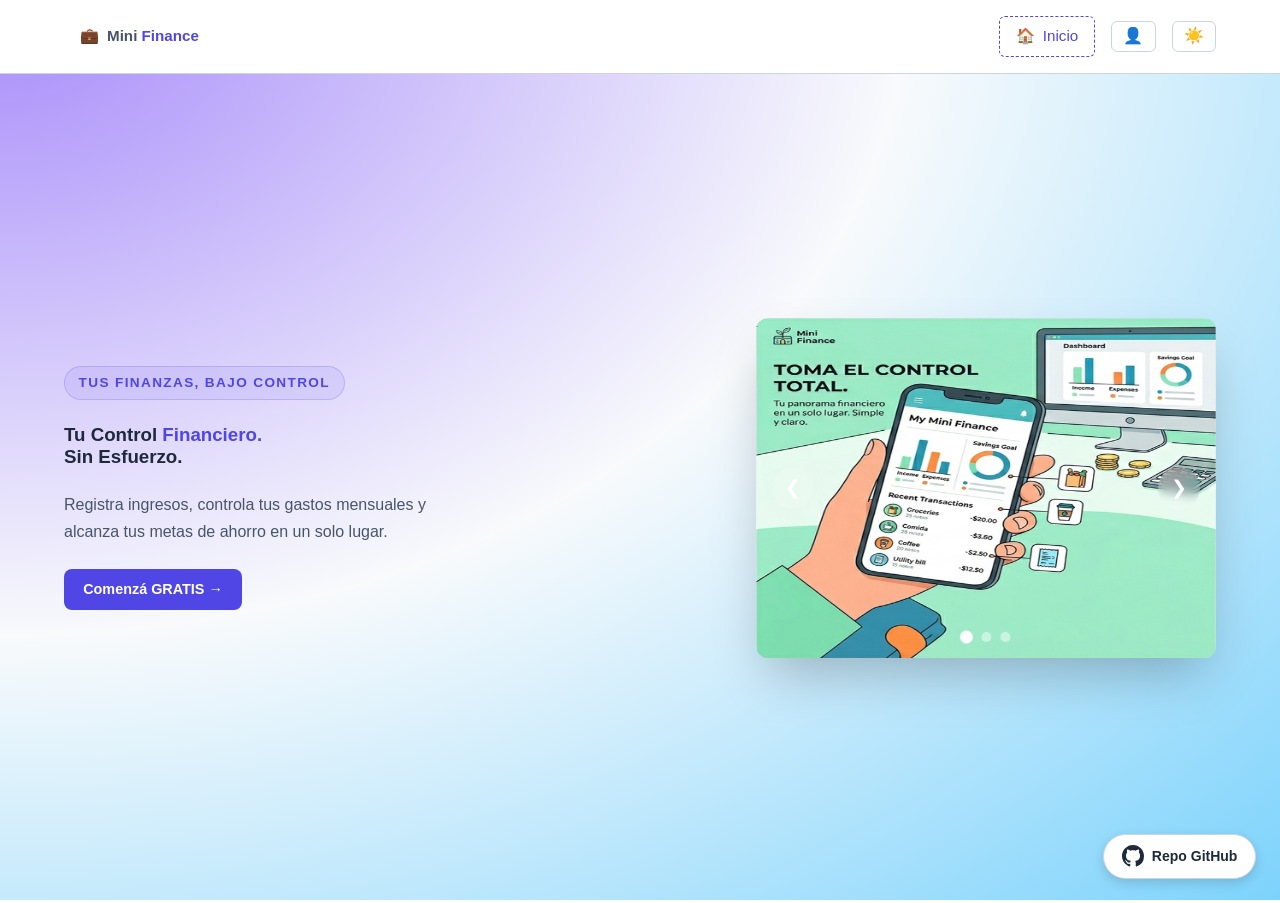
==== pages/dashboard.html @ b5fc269f "feat: redesign metric cards with trend badges and icons per des2.md" ====
<!DOCTYPE html>
<html lang="es">
<head>
    <meta charset="UTF-8">
    <meta name="viewport" content="width=device-width, initial-scale=1.0">
    <meta name="description" content="Mini Finance Dashboard - Track and manage your personal financial activities, income, and expenses.">
    <link rel="stylesheet" href="../assets/src/main.css">
    <title>Mini Finance - Dashboard</title>
</head>
<body data-page="dashboard">

    <header class="main-navbar">
        <div class="navbar-container">
            <a href="../index.html" class="logo" aria-label="Mini Finance - Volver al inicio">
                <span aria-hidden="true">💼</span>
                <strong>Mini <span class="accent-text">Finance</span></strong>
            </a>
            <nav aria-label="Navegación del panel">
                <ul class="nav-links">
                    <li><a href="../index.html" class="nav-link-home"><span aria-hidden="true">🏠</span>Inicio</a></li>
                    <li><a href="resumen.html" class="btn-secondary">Ver Resumen</a></li>
                    <li>
                        <button id="theme-toggle" class="btn-theme-toggle" aria-label="Cambiar tema">🌙</button>
                    </li>
                    <li>
                        <button id="logout-page-btn" class="btn-theme-toggle" style="color: var(--color-alert); border-color: var(--color-alert);" aria-label="Cerrar sesión">Salir</button>
                    </li>
                </ul>
            </nav>
        </div>
    </header>

    <main>
        <!-- Metricas: balance, ingresos, gastos -->
        <section class="metrics-grid">
            <article class="metric-card card-balance">
                <div class="card-content">
                    <h3>Balance Neto</h3>
                    <p id="balance-total" class="card-value">$0.00</p>
                    <span class="trend-badge" id="balance-trend">↑ +0.0%</span>
                </div>
                <span class="card-icon" aria-hidden="true">$</span>
            </article>
            <article class="metric-card card-income">
                <div class="card-content">
                    <h3>Ingresos</h3>
                    <p id="income-total" class="card-value">$0.00</p>
                    <span class="trend-badge" id="income-trend">↑ +0.0%</span>
                </div>
                <span class="card-icon" aria-hidden="true">↗</span>
            </article>
            <article class="metric-card card-expense">
                <div class="card-content">
                    <h3>Gastos</h3>
                    <p id="expense-total" class="card-value">$0.00</p>
                    <span class="trend-badge" id="expense-trend">↓ -0.0%</span>
                </div>
                <span class="card-icon" aria-hidden="true">↘</span>
            </article>
        </section>


        <div class="dashboard-grid">
            
            <!-- Formulario de nuevo movimiento -->
            <section class="section-card" aria-labelledby="form-title">
                <h2 id="form-title">Nuevo Movimiento</h2>
                <form id="finance-form" novalidate>
                    <div class="form-group">
                        <label for="amount">Monto ($):</label>
                        <input type="number" id="amount" required min="0.01" step="0.01" placeholder="Monto ($)" aria-required="true" aria-describedby="amount-error">
                        <span id="amount-error" class="error-message" role="status" aria-live="polite"></span>
                    </div>

                    <div class="form-group">
                        <fieldset class="type-fieldset">
                            <legend>Tipo:</legend>
                            <div class="type-options">
                                <label class="type-label type-income">
                                    <input type="radio" name="type" value="income" checked>
                                    Ingreso
                                </label>
                                <label class="type-label type-expense">
                                    <input type="radio" name="type" value="expense">
                                    Gasto
                                </label>
                            </div>
                        </fieldset>
                    </div>

                    <div class="form-group">
                        <label for="category">Categoría:</label>
                        <select id="category" required aria-required="true">
                            <optgroup label="Ingresos" class="optgroup-income">
                                <option value="salario">Salario</option>
                                <option value="ingreso-extra">Ingreso Extra</option>
                                <option value="otros-ingreso">Otros</option>
                            </optgroup>
                            <optgroup label="Gastos" class="optgroup-expense">
                                <option value="vivienda">Vivienda</option>
                                <option value="servicios">Servicios Básicos</option>
                                <option value="transporte">Transporte</option>
                                <option value="educacion">Educación</option>
                                <option value="alimentos">Alimentos</option>
                                <option value="delivery">Restaurant / Delivery</option>
                                <option value="indumentaria">Indumentaria / Personal</option>
                                <option value="otros-gasto">Otros</option>
                            </optgroup>
                        </select>
                    </div>

                    <p class="form-group" id="description-group" hidden>
                        <label for="description">Descripción:</label>
                        <input type="text" id="description" placeholder="Detalles..." aria-describedby="description-hint">
                        <span id="description-hint" class="error-message" role="status" aria-live="polite"></span>
                    </p>

                    <button type="submit" class="btn-primary btn-block">Registrar Transacción</button>
                </form>
            </section>

            <!-- Actividad reciente -->
            <section class="section-card recent-activity" aria-labelledby="activity-title">
                <header class="recent-activity-header">
                    <h2 id="activity-title">Actividad Reciente</h2>
                    <a href="resumen.html" class="recent-ver-todo" aria-label="Ver historial completo">
                        Ver todo
                        <svg xmlns="http://www.w3.org/2000/svg" width="14" height="14" viewBox="0 0 24 24" fill="none" stroke="currentColor" stroke-width="2.5" stroke-linecap="round" stroke-linejoin="round" aria-hidden="true"><polyline points="9 18 15 12 9 6"/></svg>
                    </a>
                </header>
                <div class="movements-list-wrapper" role="region" aria-label="Lista de movimientos recientes">
                    <ul id="recent-list" aria-live="polite"></ul>
                </div>
            </section>
        </div>

        <!-- Sección Mis Metas -->
        <section class="section-card dash-goals-section" aria-labelledby="dash-goals-title">
            <header class="dash-goals-header">
                <span class="dash-goals-icon" aria-hidden="true">
                    <svg xmlns="http://www.w3.org/2000/svg" width="22" height="22" viewBox="0 0 24 24" fill="none" stroke="currentColor" stroke-width="2" stroke-linecap="round" stroke-linejoin="round"><circle cx="12" cy="12" r="10"/><circle cx="12" cy="12" r="6"/><circle cx="12" cy="12" r="2"/></svg>
                </span>
                <div>
                    <h2 id="dash-goals-title">Mis Metas</h2>
                    <p class="dash-goals-subtitle">Gestioná y controlá tus objetivos financieros</p>
                </div>
            </header>

            <div class="dash-goals-body">

                <!-- Estadísticas: renderizadas por JS -->
                <div id="dash-goals-stats" class="dash-goals-stats" aria-label="Resumen de metas"></div>

                <!-- Acciones rápidas -->
                <nav class="dash-goals-actions" aria-label="Acciones de metas">
                    <a href="resumen.html" class="dash-goal-action-card" aria-label="Ver mis metas en resumen">
                        <span class="dash-goal-action-icon dash-goal-action-icon--purple" aria-hidden="true">
                            <svg xmlns="http://www.w3.org/2000/svg" width="24" height="24" viewBox="0 0 24 24" fill="none" stroke="currentColor" stroke-width="2" stroke-linecap="round" stroke-linejoin="round"><path d="M14 2H6a2 2 0 0 0-2 2v16a2 2 0 0 0 2 2h12a2 2 0 0 0 2-2V8z"/><polyline points="14 2 14 8 20 8"/><line x1="16" y1="13" x2="8" y2="13"/><line x1="16" y1="17" x2="8" y2="17"/><polyline points="10 9 9 9 8 9"/></svg>
                        </span>
                        <strong class="dash-goal-action-label">Ver Mis Metas</strong>
                        <span class="dash-goal-action-sub">Ir a resumen →</span>
                    </a>

                    <a href="resumen.html#nueva-meta" class="dash-goal-action-card" aria-label="Crear nueva meta">
                        <span class="dash-goal-action-icon dash-goal-action-icon--green" aria-hidden="true">
                            <svg xmlns="http://www.w3.org/2000/svg" width="24" height="24" viewBox="0 0 24 24" fill="none" stroke="currentColor" stroke-width="3" stroke-linecap="round" stroke-linejoin="round"><line x1="12" y1="5" x2="12" y2="19"/><line x1="5" y1="12" x2="19" y2="12"/></svg>
                        </span>
                        <strong class="dash-goal-action-label">Nueva Meta</strong>
                        <span class="dash-goal-action-sub">Crear objetivo →</span>
                    </a>

                    <a href="resumen.html#editar-meta" class="dash-goal-action-card" aria-label="Editar meta principal">
                        <span class="dash-goal-action-icon dash-goal-action-icon--red" aria-hidden="true">
                            <svg xmlns="http://www.w3.org/2000/svg" width="24" height="24" viewBox="0 0 24 24" fill="none" stroke="currentColor" stroke-width="2" stroke-linecap="round" stroke-linejoin="round"><circle cx="12" cy="12" r="10"/><circle cx="12" cy="12" r="6"/><circle cx="12" cy="12" r="2"/></svg>
                        </span>
                        <strong class="dash-goal-action-label">Editar Meta</strong>
                        <span class="dash-goal-action-sub">Ajustes rápidos →</span>
                    </a>
                </nav>
            </div>
        </section>
    </main>


    <script type="module" src="../assets/scripts/main.js" defer></script>
</body>
</html>
---- assets/src/main.css ----
@layer reset, variables, layout, components, pages, responsive;

@import url("base/reset.css") layer(reset);
@import url("base/variables.css") layer(variables);
@import url("layout/layout.css") layer(layout);
@import url("components/index.css") layer(components);
@import url("pages/index.css") layer(pages);
@import url("responsive.css") layer(responsive);

@keyframes pageFadeIn {
    from { opacity: 0; transform: translateY(8px); }
    to   { opacity: 1; transform: translateY(0); }
}

@keyframes pageFadeOut {
    from { opacity: 1; transform: translateY(0); }
    to   { opacity: 0; transform: translateY(-8px); }
}

body {
    animation: pageFadeIn 0.35s ease forwards;
}

body.page-leaving {
    animation: pageFadeOut 0.25s ease forwards;
    pointer-events: none;
}
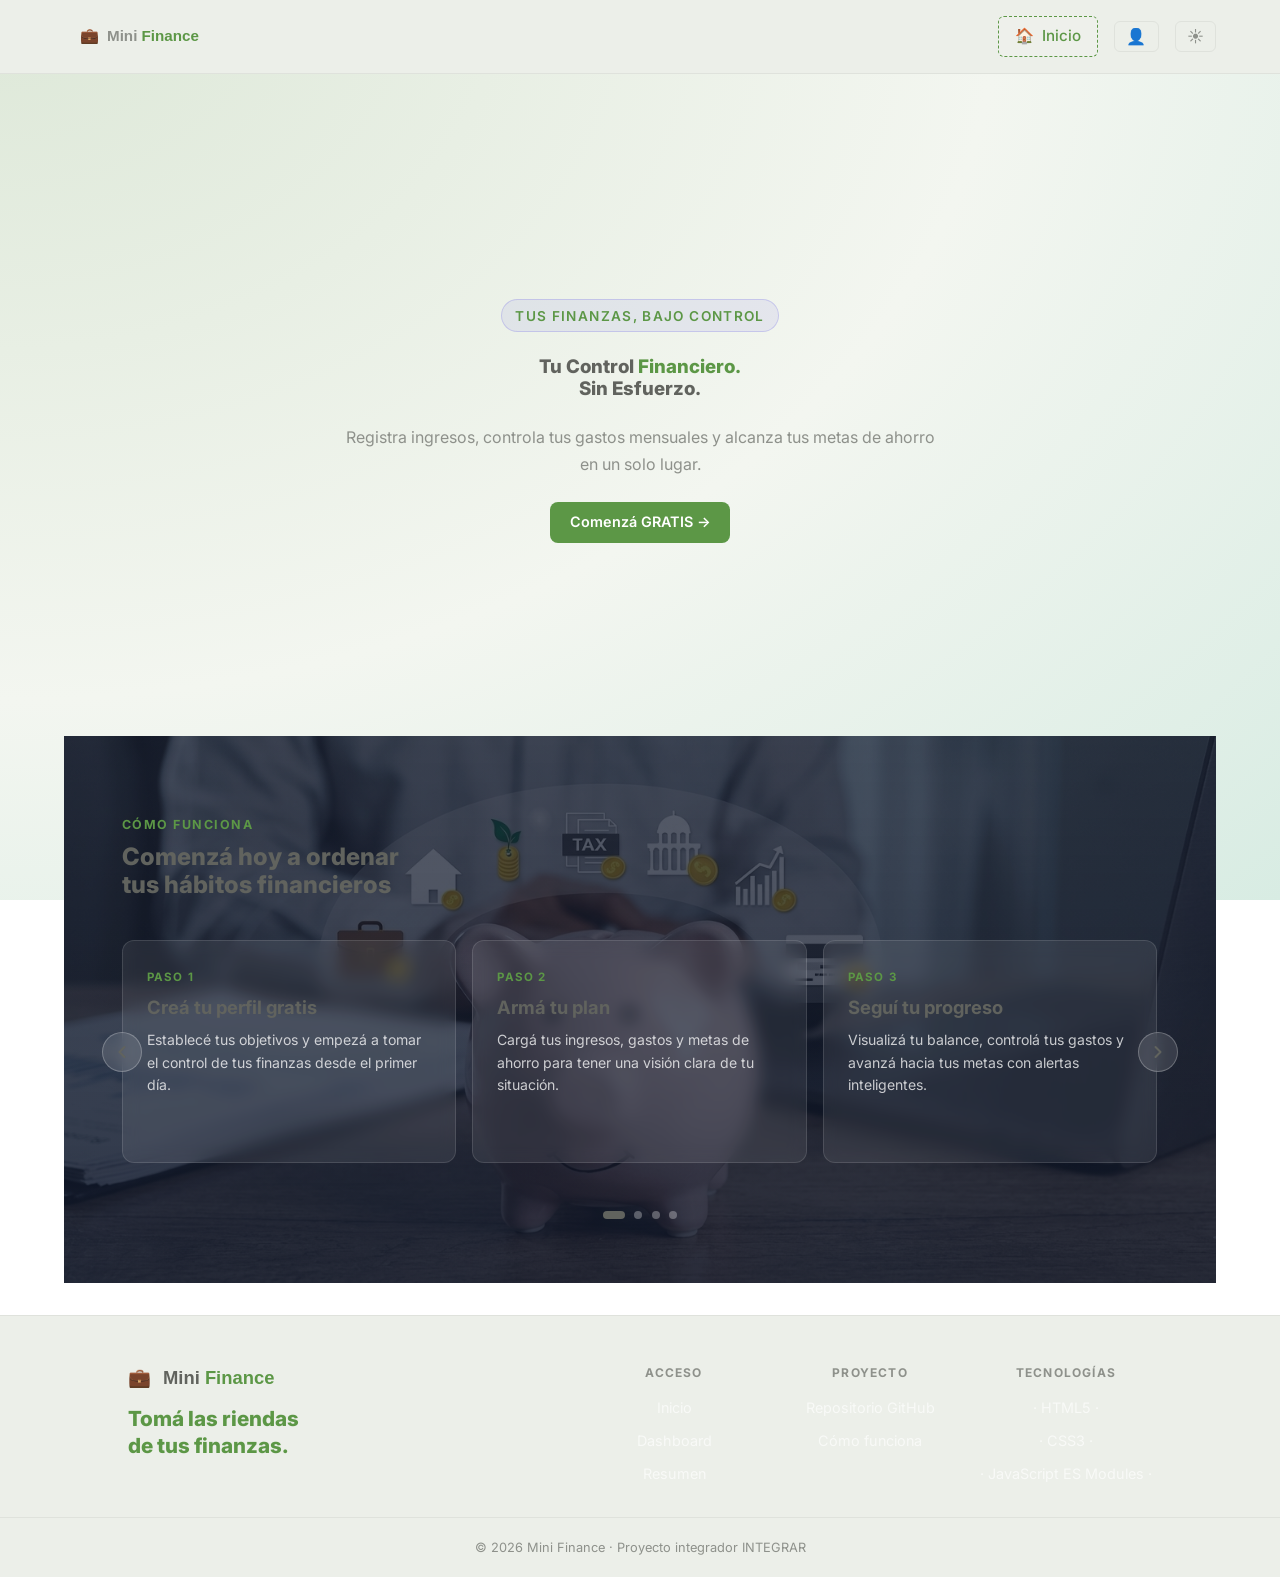
==== commit ccef031d: "fix (ui): carrousel buttons visible. - steps section full-width. - dar/light pallete refresh. - auth" ====
--- a/pages/dashboard.html
+++ b/pages/dashboard.html
@@ -4,8 +4,12 @@
     <meta charset="UTF-8">
     <meta name="viewport" content="width=device-width, initial-scale=1.0">
     <meta name="description" content="Mini Finance Dashboard - Track and manage your personal financial activities, income, and expenses.">
+    <title>Mini Finance - Dashboard</title>
+    
+    <link rel="preconnect" href="https://fonts.googleapis.com">
+    <link rel="preconnect" href="https://fonts.gstatic.com" crossorigin>
+    <link rel="stylesheet" href="https://fonts.googleapis.com/css2?family=Inter:wght@400;500;600;700;800&display=swap">
     <link rel="stylesheet" href="../assets/src/main.css">
-    <title>Mini Finance - Dashboard</title>
 </head>
 <body data-page="dashboard">
 
@@ -157,28 +161,95 @@
                         <span class="dash-goal-action-icon dash-goal-action-icon--purple" aria-hidden="true">
                             <svg xmlns="http://www.w3.org/2000/svg" width="24" height="24" viewBox="0 0 24 24" fill="none" stroke="currentColor" stroke-width="2" stroke-linecap="round" stroke-linejoin="round"><path d="M14 2H6a2 2 0 0 0-2 2v16a2 2 0 0 0 2 2h12a2 2 0 0 0 2-2V8z"/><polyline points="14 2 14 8 20 8"/><line x1="16" y1="13" x2="8" y2="13"/><line x1="16" y1="17" x2="8" y2="17"/><polyline points="10 9 9 9 8 9"/></svg>
                         </span>
-                        <strong class="dash-goal-action-label">Ver Mis Metas</strong>
-                        <span class="dash-goal-action-sub">Ir a resumen →</span>
+                        <div class="dash-goal-action-info">
+                            <strong class="dash-goal-action-label">Ver Mis Metas</strong>
+                            <span class="dash-goal-action-sub">Ir a resumen →</span>
+                        </div>
                     </a>
 
                     <a href="resumen.html#nueva-meta" class="dash-goal-action-card" aria-label="Crear nueva meta">
                         <span class="dash-goal-action-icon dash-goal-action-icon--green" aria-hidden="true">
                             <svg xmlns="http://www.w3.org/2000/svg" width="24" height="24" viewBox="0 0 24 24" fill="none" stroke="currentColor" stroke-width="3" stroke-linecap="round" stroke-linejoin="round"><line x1="12" y1="5" x2="12" y2="19"/><line x1="5" y1="12" x2="19" y2="12"/></svg>
                         </span>
-                        <strong class="dash-goal-action-label">Nueva Meta</strong>
-                        <span class="dash-goal-action-sub">Crear objetivo →</span>
+                        <div class="dash-goal-action-info">
+                            <strong class="dash-goal-action-label">Nueva Meta</strong>
+                            <span class="dash-goal-action-sub">Crear objetivo →</span>
+                        </div>
                     </a>
 
                     <a href="resumen.html#editar-meta" class="dash-goal-action-card" aria-label="Editar meta principal">
                         <span class="dash-goal-action-icon dash-goal-action-icon--red" aria-hidden="true">
                             <svg xmlns="http://www.w3.org/2000/svg" width="24" height="24" viewBox="0 0 24 24" fill="none" stroke="currentColor" stroke-width="2" stroke-linecap="round" stroke-linejoin="round"><circle cx="12" cy="12" r="10"/><circle cx="12" cy="12" r="6"/><circle cx="12" cy="12" r="2"/></svg>
                         </span>
-                        <strong class="dash-goal-action-label">Editar Meta</strong>
-                        <span class="dash-goal-action-sub">Ajustes rápidos →</span>
+                        <div class="dash-goal-action-info">
+                            <strong class="dash-goal-action-label">Editar Meta</strong>
+                            <span class="dash-goal-action-sub">Ajustes rápidos →</span>
+                        </div>
                     </a>
                 </nav>
             </div>
         </section>
+
+        <!-- Edit Movement Modal -->
+        <div id="edit-movement-modal" class="modal-overlay">
+            <div class="modal-content">
+                <h3>Modificar Movimiento</h3>
+                <div class="form-group">
+                    <label for="edit-mov-amount">Monto ($):</label>
+                    <input type="number" id="edit-mov-amount" min="0.01" step="0.01" placeholder="0.00">
+                </div>
+                <div class="form-group">
+                    <fieldset class="type-fieldset">
+                        <legend>Tipo:</legend>
+                        <div class="type-options">
+                            <label class="type-label type-income">
+                                <input type="radio" name="edit-mov-type" value="income" checked> Ingreso
+                            </label>
+                            <label class="type-label type-expense">
+                                <input type="radio" name="edit-mov-type" value="expense"> Gasto
+                            </label>
+                        </div>
+                    </fieldset>
+                </div>
+                <div class="form-group">
+                    <label for="edit-mov-category">Categoría:</label>
+                    <select id="edit-mov-category">
+                        <option value="salario" data-type="income">Salario</option>
+                        <option value="ingreso-extra" data-type="income">Ingreso Extra</option>
+                        <option value="otros-ingreso" data-type="income">Otros</option>
+                        <option value="vivienda" data-type="expense">Vivienda</option>
+                        <option value="servicios" data-type="expense">Servicios Básicos</option>
+                        <option value="transporte" data-type="expense">Transporte</option>
+                        <option value="educacion" data-type="expense">Educación</option>
+                        <option value="alimentos" data-type="expense">Alimentos</option>
+                        <option value="delivery" data-type="expense">Restaurant / Delivery</option>
+                        <option value="indumentaria" data-type="expense">Indumentaria / Personal</option>
+                        <option value="otros-gasto" data-type="expense">Otros</option>
+                    </select>
+                </div>
+                <div class="form-group">
+                    <label for="edit-mov-description">Descripción:</label>
+                    <input type="text" id="edit-mov-description" placeholder="Detalles...">
+                </div>
+                <span id="edit-mov-error" class="error-message"></span>
+                <div class="modal-actions">
+                    <button type="button" id="edit-mov-confirm" class="btn-primary">Guardar cambios</button>
+                    <button type="button" id="edit-mov-cancel" class="btn-secondary">Cancelar</button>
+                </div>
+            </div>
+        </div>
+
+        <!-- Delete Movement Confirmation Modal -->
+        <div id="delete-movement-modal" class="modal-overlay">
+            <div class="modal-content">
+                <h3>¿Eliminar movimiento?</h3>
+                <p class="modal-subtitle">Esta acción no se puede deshacer.</p>
+                <div class="modal-actions">
+                    <button type="button" id="delete-mov-confirm" class="btn-danger">Sí, eliminar</button>
+                    <button type="button" id="delete-mov-cancel" class="btn-secondary">Cancelar</button>
+                </div>
+            </div>
+        </div>
     </main>
 
 
--- a/assets/src/main.css
+++ b/assets/src/main.css
@@ -1,4 +1,5 @@
 @layer reset, variables, layout, components, pages, responsive;
+
 
 @import url("base/reset.css") layer(reset);
 @import url("base/variables.css") layer(variables);
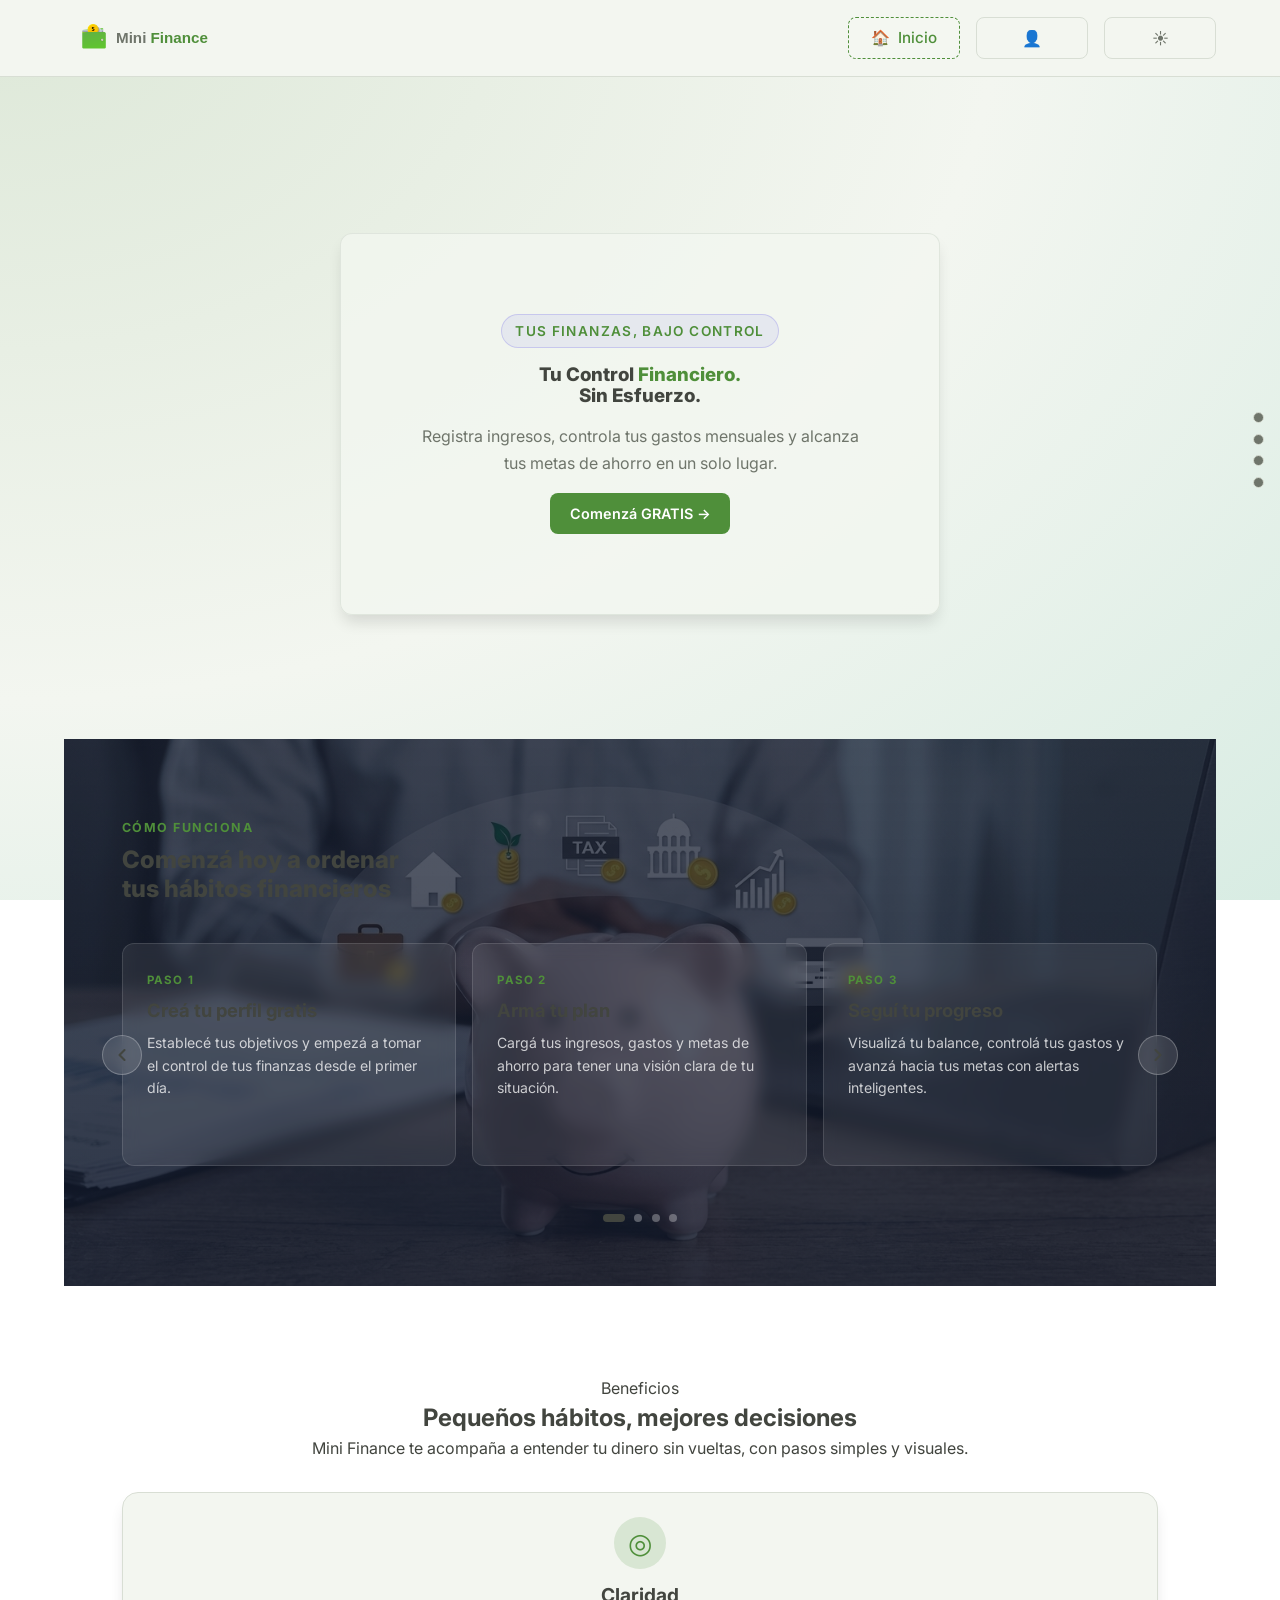
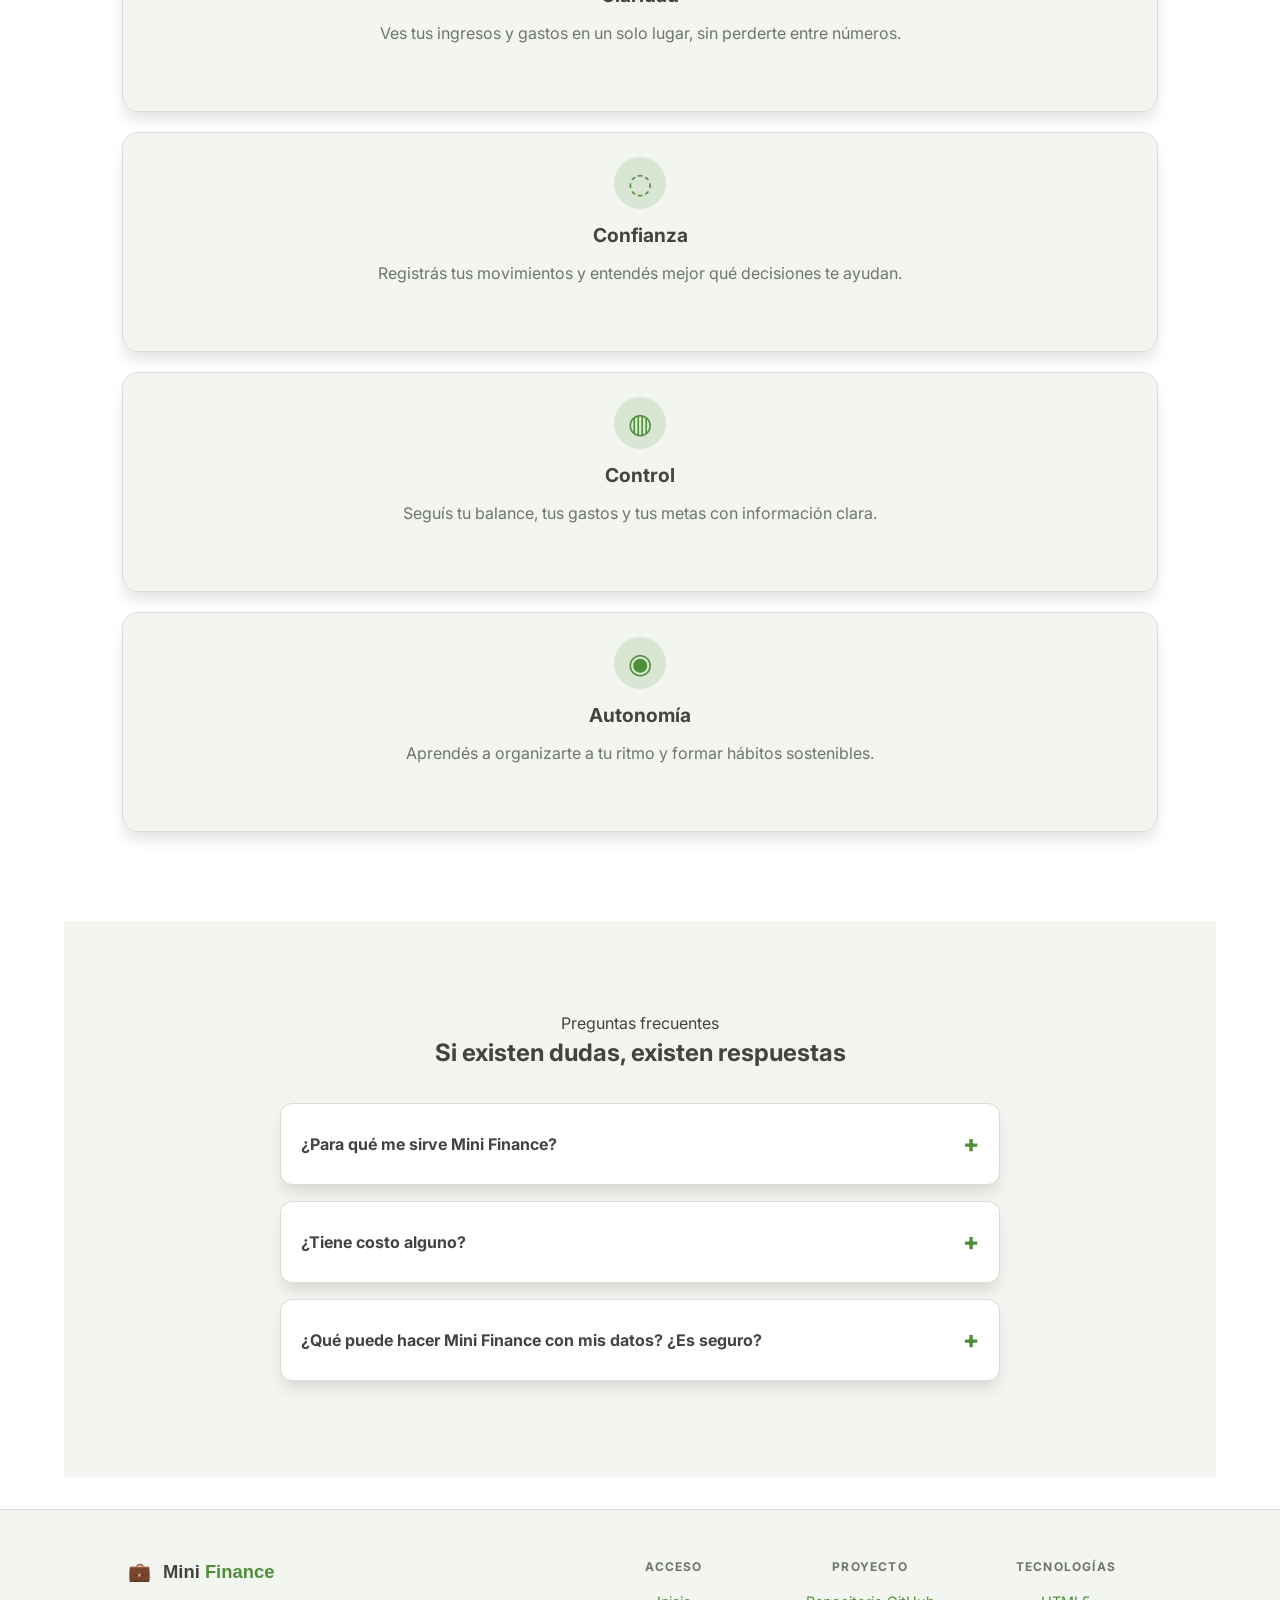
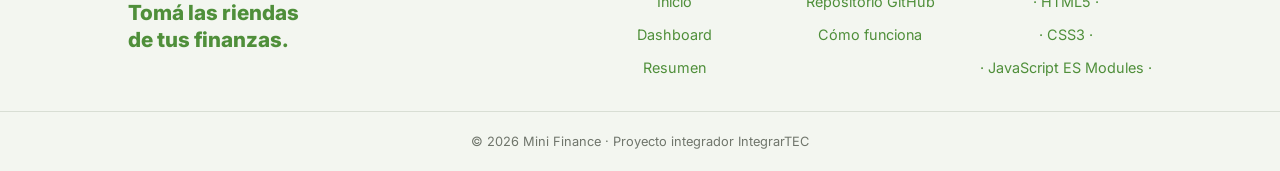
==== commit 08b015dc: "fix: stabilize responsive layout, modal behavior, and landing UI." ====
--- a/pages/dashboard.html
+++ b/pages/dashboard.html
@@ -5,7 +5,7 @@
     <meta name="viewport" content="width=device-width, initial-scale=1.0">
     <meta name="description" content="Mini Finance Dashboard - Track and manage your personal financial activities, income, and expenses.">
     <title>Mini Finance - Dashboard</title>
-    
+    <link rel="icon" type="image/png" href="../assets/img/favicon.png">
     <link rel="preconnect" href="https://fonts.googleapis.com">
     <link rel="preconnect" href="https://fonts.gstatic.com" crossorigin>
     <link rel="stylesheet" href="https://fonts.googleapis.com/css2?family=Inter:wght@400;500;600;700;800&display=swap">
@@ -16,18 +16,23 @@
     <header class="main-navbar">
         <div class="navbar-container">
             <a href="../index.html" class="logo" aria-label="Mini Finance - Volver al inicio">
-                <span aria-hidden="true">💼</span>
+                <img class="brand-mark" src="../assets/img/logo-mini-finance.png" alt="" aria-hidden="true">
                 <strong>Mini <span class="accent-text">Finance</span></strong>
             </a>
-            <nav aria-label="Navegación del panel">
-                <ul class="nav-links">
+            <button class="menu-toggle" id="mobile-menu" type="button" aria-label="Abrir menú" aria-expanded="false" aria-controls="primary-nav">
+                <span class="bar"></span>
+                <span class="bar"></span>
+                <span class="bar"></span>
+            </button>
+            <nav id="primary-nav" aria-label="Navegación del panel">
+                <ul class="nav-links no-search">
                     <li><a href="../index.html" class="nav-link-home"><span aria-hidden="true">🏠</span>Inicio</a></li>
                     <li><a href="resumen.html" class="btn-secondary">Ver Resumen</a></li>
                     <li>
                         <button id="theme-toggle" class="btn-theme-toggle" aria-label="Cambiar tema">🌙</button>
                     </li>
                     <li>
-                        <button id="logout-page-btn" class="btn-theme-toggle" style="color: var(--color-alert); border-color: var(--color-alert);" aria-label="Cerrar sesión">Salir</button>
+                        <button id="logout-page-btn" class="btn-theme-toggle" aria-label="Cerrar sesión">Salir</button>
                     </li>
                 </ul>
             </nav>
@@ -216,6 +221,7 @@
                     <select id="edit-mov-category">
                         <option value="salario" data-type="income">Salario</option>
                         <option value="ingreso-extra" data-type="income">Ingreso Extra</option>
+                        <option value="ahorro" data-type="expense">Ahorro</option>
                         <option value="otros-ingreso" data-type="income">Otros</option>
                         <option value="vivienda" data-type="expense">Vivienda</option>
                         <option value="servicios" data-type="expense">Servicios Básicos</option>
@@ -227,7 +233,7 @@
                         <option value="otros-gasto" data-type="expense">Otros</option>
                     </select>
                 </div>
-                <div class="form-group">
+                <div class="form-group" id="edit-description-group" hidden>
                     <label for="edit-mov-description">Descripción:</label>
                     <input type="text" id="edit-mov-description" placeholder="Detalles...">
                 </div>
@@ -252,6 +258,13 @@
         </div>
     </main>
 
+    <nav class="mobile-bottom-nav" aria-label="Navegación inferior">
+        <ul>
+            <li><a href="../index.html"><span aria-hidden="true">⌂</span>Home</a></li>
+            <li><a href="dashboard.html" aria-current="page"><span aria-hidden="true">▦</span>Panel</a></li>
+            <li><a href="resumen.html"><span aria-hidden="true">◎</span>Resumen</a></li>
+        </ul>
+    </nav>
 
     <script type="module" src="../assets/scripts/main.js" defer></script>
 </body>
--- a/assets/src/main.css
+++ b/assets/src/main.css
@@ -8,14 +8,15 @@
 @import url("pages/index.css") layer(pages);
 @import url("responsive.css") layer(responsive);
 
+
 @keyframes pageFadeIn {
-    from { opacity: 0; transform: translateY(8px); }
-    to   { opacity: 1; transform: translateY(0); }
+    from { opacity: 0; }
+    to   { opacity: 1; }
 }
 
 @keyframes pageFadeOut {
-    from { opacity: 1; transform: translateY(0); }
-    to   { opacity: 0; transform: translateY(-8px); }
+    from { opacity: 1; }
+    to   { opacity: 0; }
 }
 
 body {
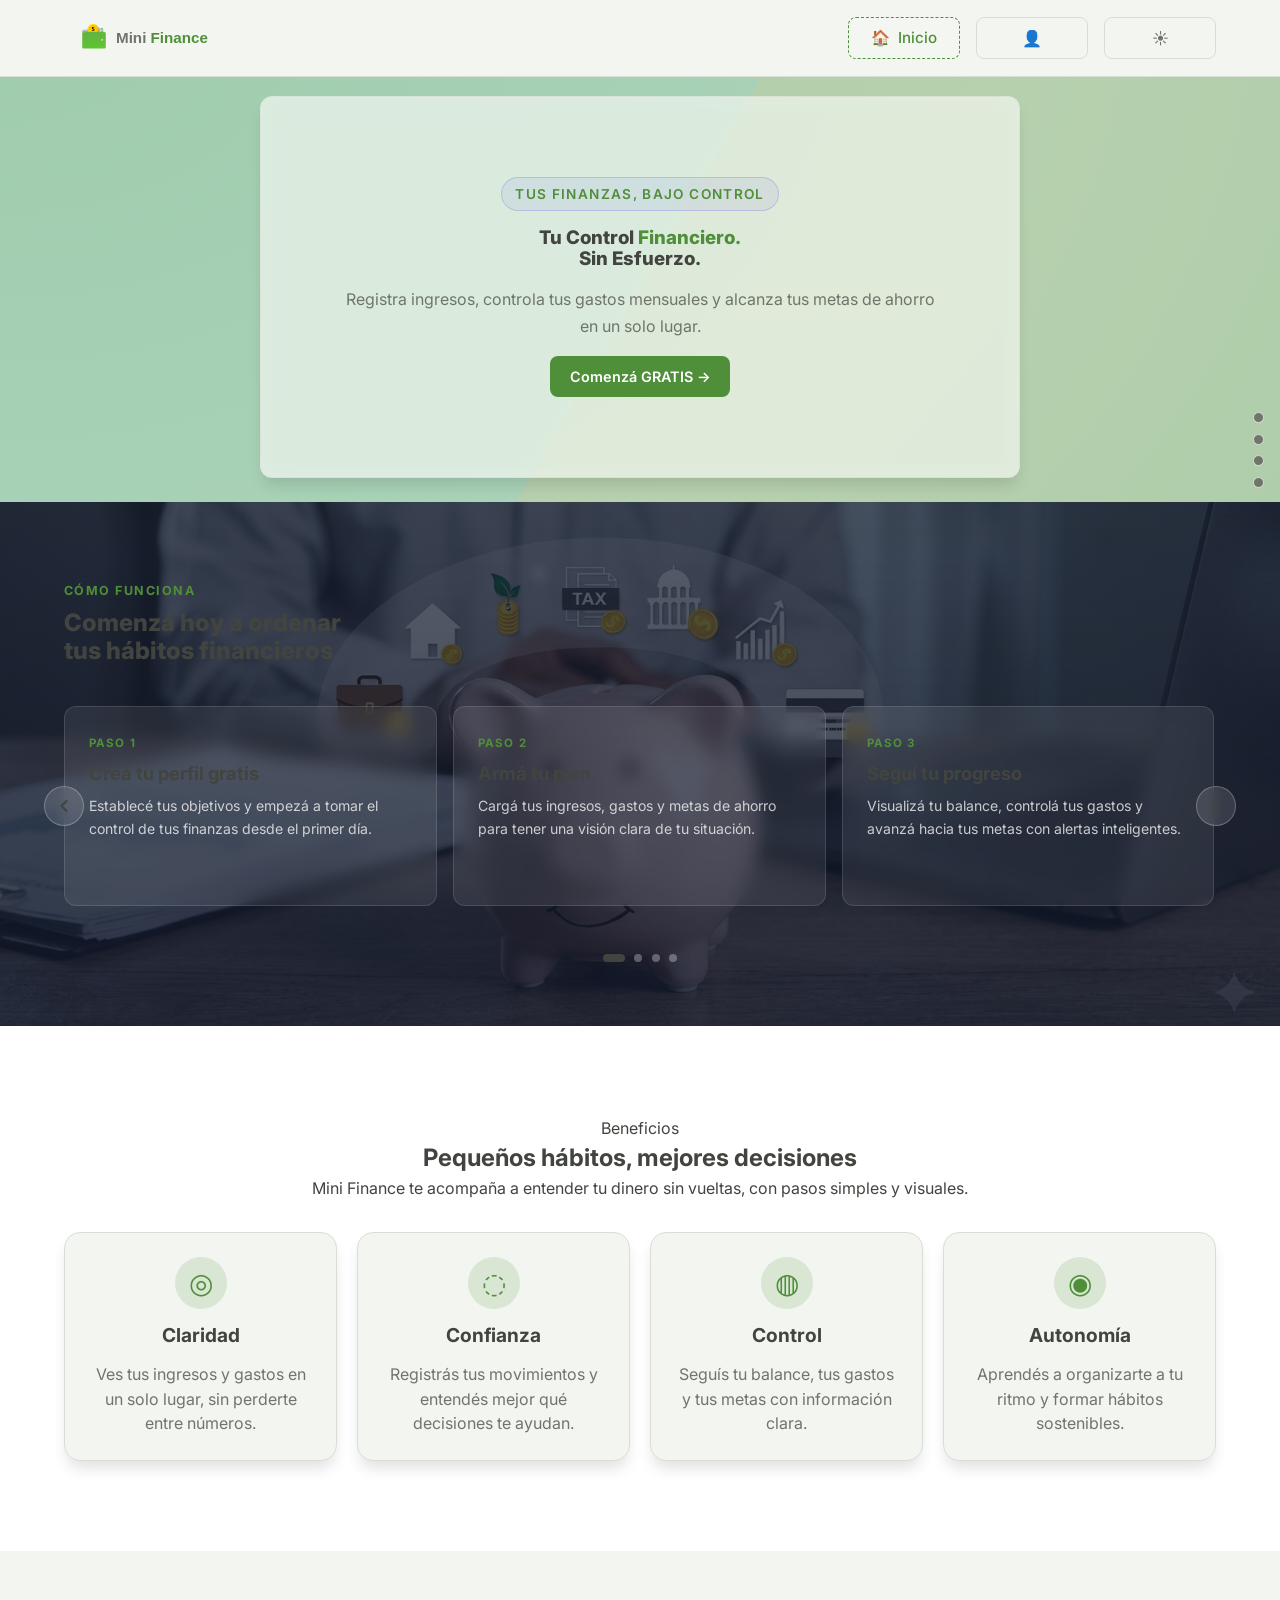
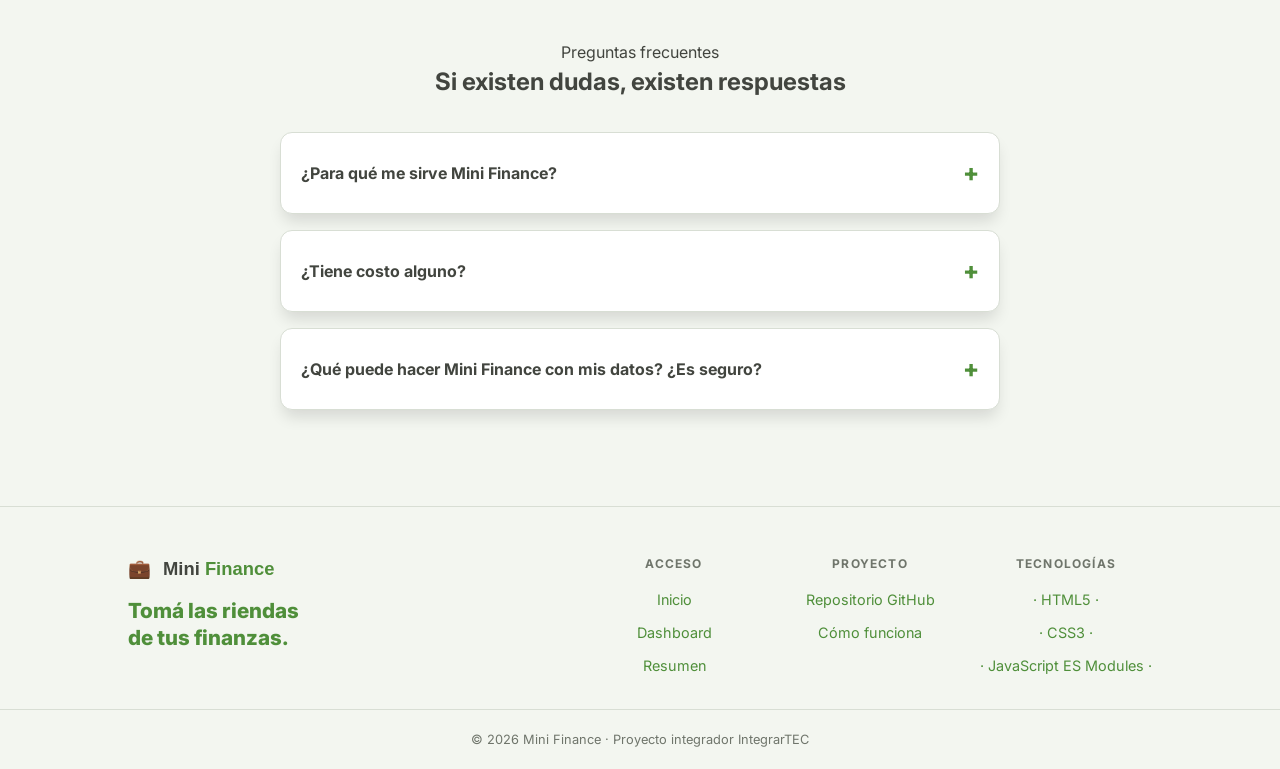
==== commit 379adbfe: "fix: security patches, bug fixes, and responsive layout overhaul. - add safePriority() whitelist to " ====
--- a/pages/dashboard.html
+++ b/pages/dashboard.html
@@ -196,9 +196,9 @@
         </section>
 
         <!-- Edit Movement Modal -->
-        <div id="edit-movement-modal" class="modal-overlay">
+        <div id="edit-movement-modal" class="modal-overlay" role="dialog" aria-modal="true" aria-labelledby="edit-mov-title">
             <div class="modal-content">
-                <h3>Modificar Movimiento</h3>
+                <h3 id="edit-mov-title">Modificar Movimiento</h3>
                 <div class="form-group">
                     <label for="edit-mov-amount">Monto ($):</label>
                     <input type="number" id="edit-mov-amount" min="0.01" step="0.01" placeholder="0.00">
@@ -266,6 +266,6 @@
         </ul>
     </nav>
 
-    <script type="module" src="../assets/scripts/main.js" defer></script>
+    <script type="module" src="../assets/scripts/main.js"></script>
 </body>
 </html>
--- a/assets/src/main.css
+++ b/assets/src/main.css
@@ -1,5 +1,4 @@
 @layer reset, variables, layout, components, pages, responsive;
-
 
 @import url("base/reset.css") layer(reset);
 @import url("base/variables.css") layer(variables);
@@ -8,7 +7,7 @@
 @import url("pages/index.css") layer(pages);
 @import url("responsive.css") layer(responsive);
 
-
+/*
 @keyframes pageFadeIn {
     from { opacity: 0; }
     to   { opacity: 1; }
@@ -18,7 +17,32 @@
     from { opacity: 1; }
     to   { opacity: 0; }
 }
+*/
 
+@keyframes pageFadeIn {
+    from {
+        opacity: 0;
+        transform: translateY(8px);
+    }
+
+    to {
+        opacity: 1;
+        transform: translateY(0);
+    }
+}
+
+@keyframes pageFadeOut {
+    from {
+        opacity: 1;
+        transform: translateY(0);
+    }
+
+    to {
+        opacity: 0;
+        transform: translateY(-8px);
+    }
+}
+/*
 body {
     animation: pageFadeIn 0.35s ease forwards;
 }
@@ -27,3 +51,27 @@
     animation: pageFadeOut 0.25s ease forwards;
     pointer-events: none;
 }
+*/
+
+main {
+    animation: pageFadeIn 0.35s ease forwards;
+}
+
+@media (prefers-reduced-motion: reduce) {
+    main,
+    body.page-leaving main {
+        animation: none;
+    }
+}
+
+body.page-leaving main {
+    animation: pageFadeOut 0.25s ease forwards;
+}
+
+body.page-leaving {
+    pointer-events: none;
+}
+html {
+    scroll-behavior: smooth;
+    scroll-padding-top: var(--navbar-h, 4.5rem);
+}
